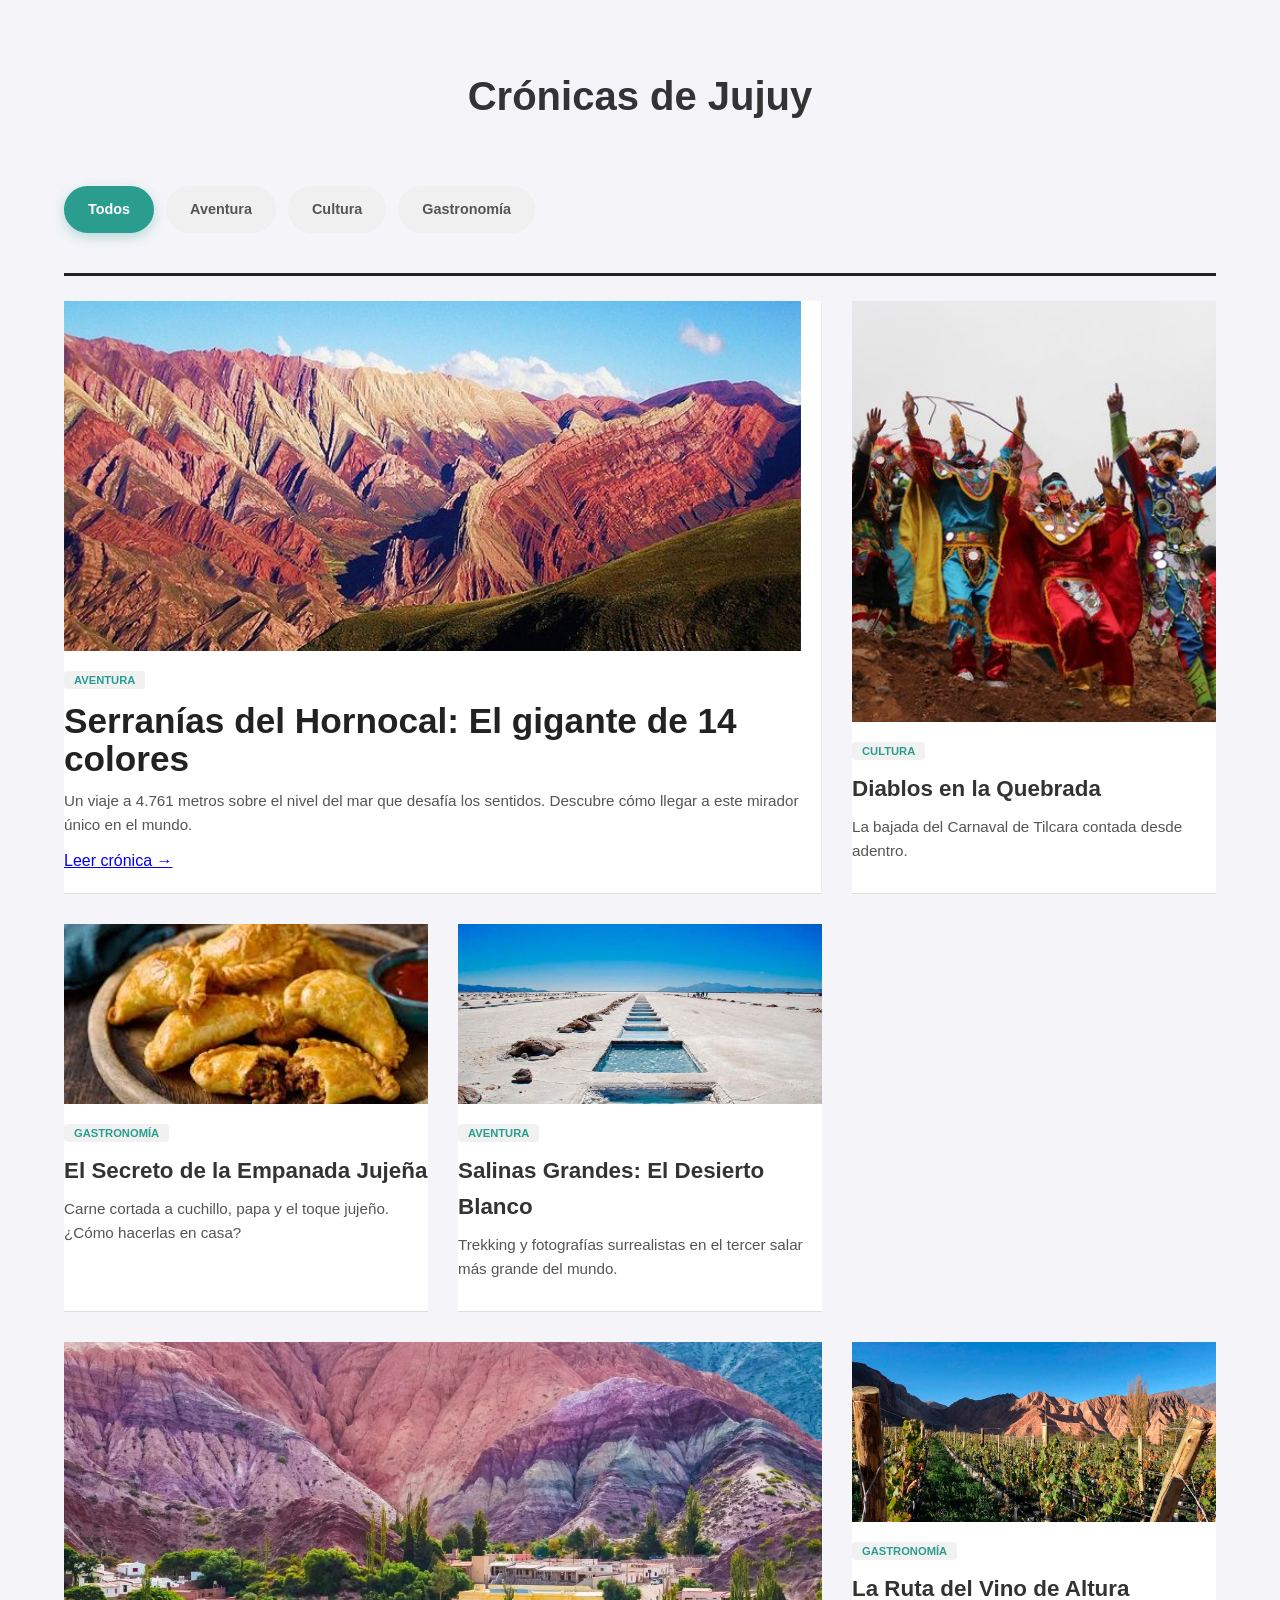
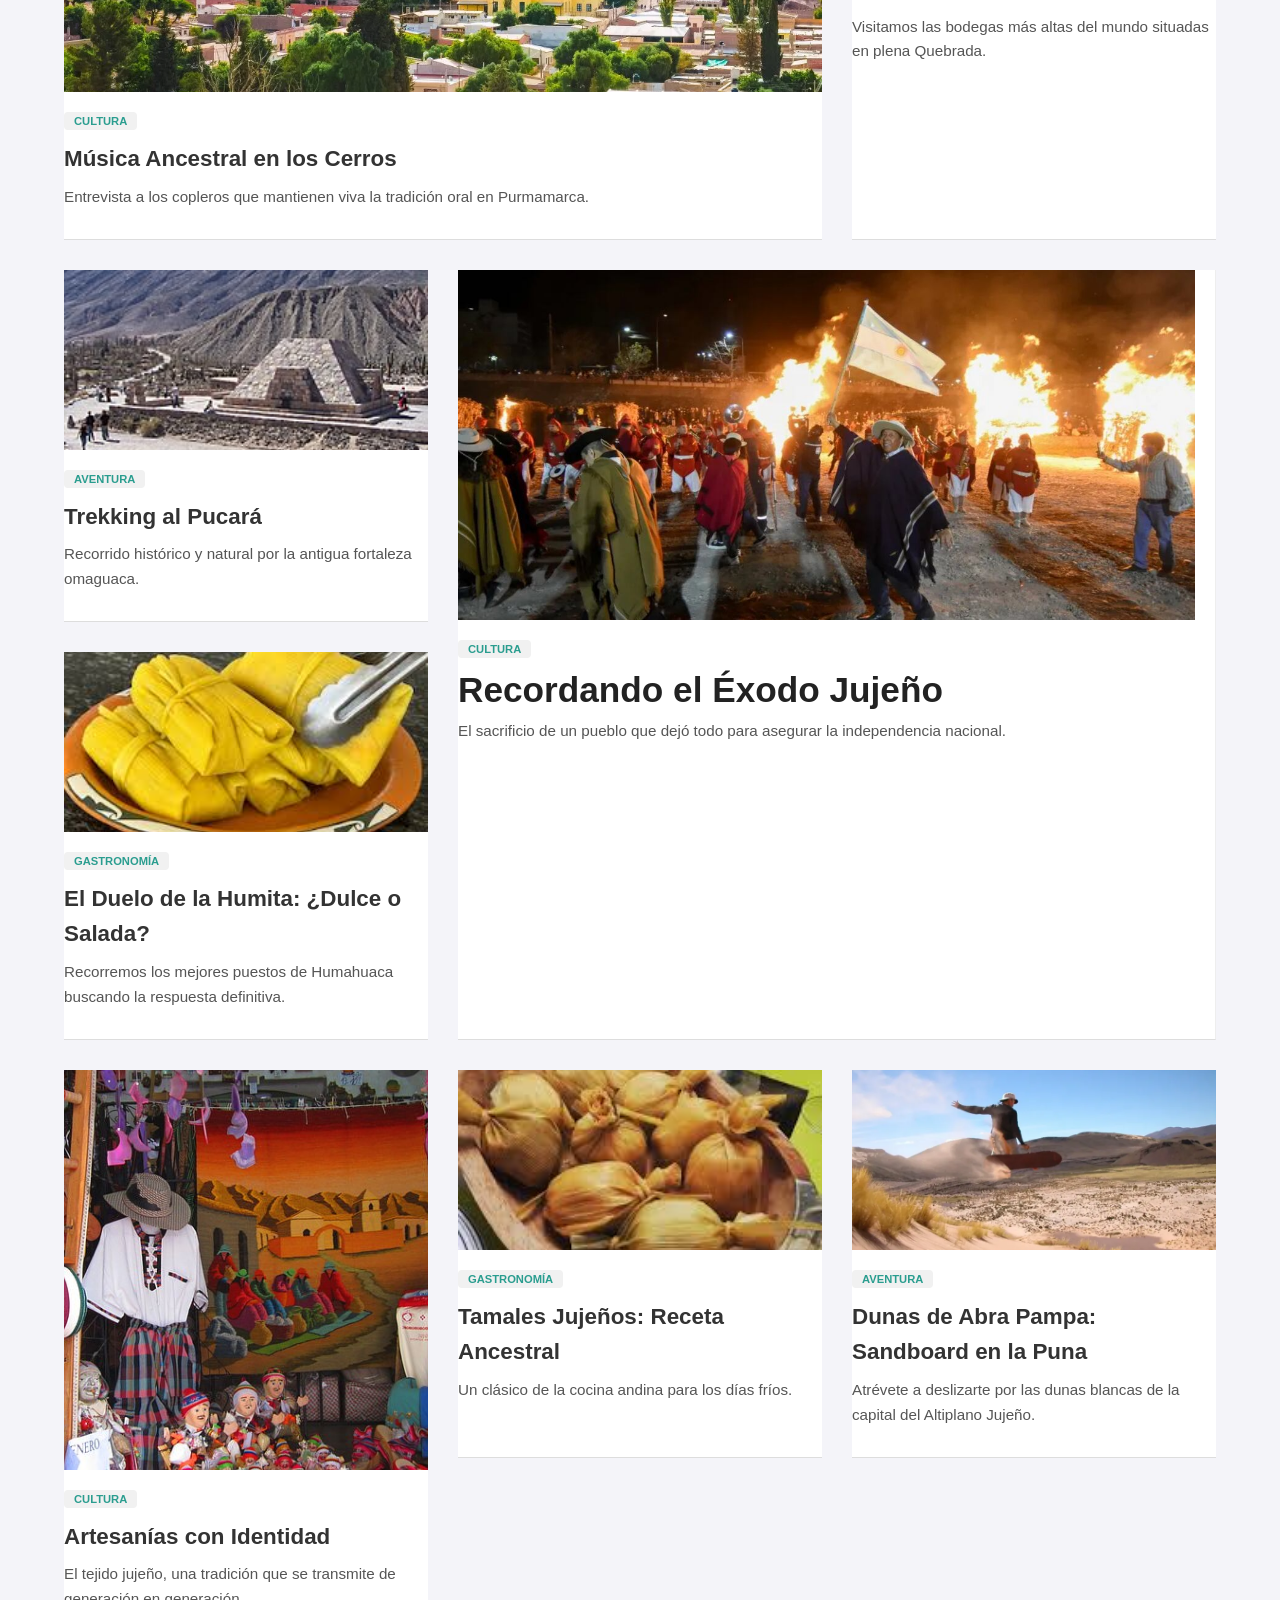
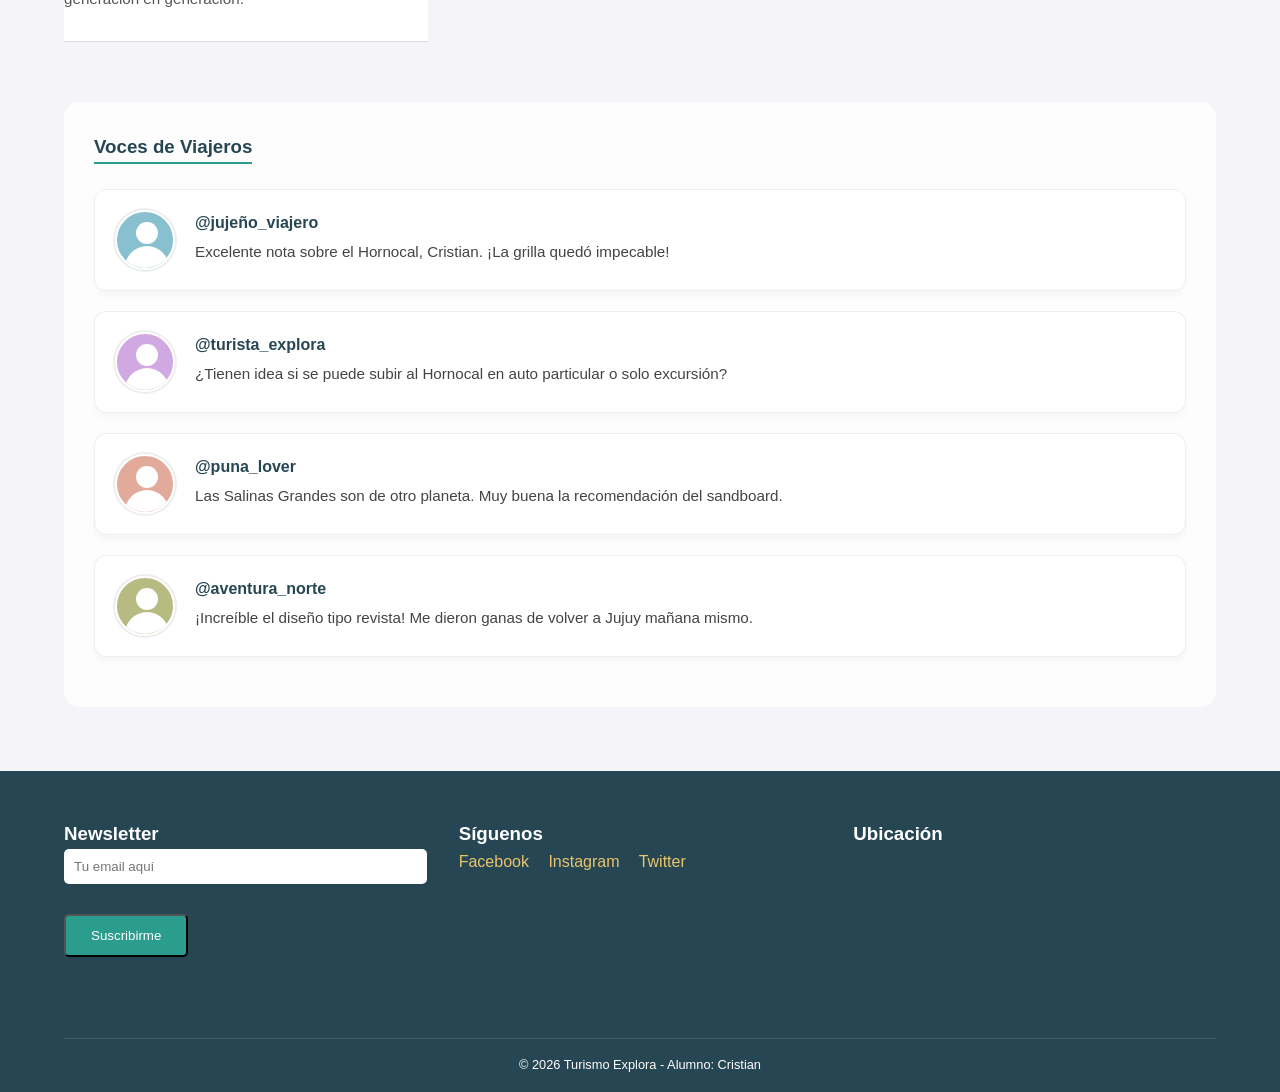
==== blog.html @ 3d733d59 "Se completo el punto 6" ====
<!DOCTYPE html>
<html lang="en">

<head>
    <meta charset="UTF-8">
    <meta name="viewport" content="width=device-width, initial-scale=1.0">
    <title>Blog de Destinos</title>
    <link rel="stylesheet" href="css/estilos.css">
</head>

<body>
    <main class="container">
        <h1 class="section-title">Crónicas de Jujuy</h1>

        <div class="blog-filters">
            <input type="radio" name="filter" id="all" checked>
            <label for="all">Todos</label>

            <input type="radio" name="filter" id="aventura">
            <label for="aventura">Aventura</label>

            <input type="radio" name="filter" id="cultura">
            <label for="cultura">Cultura</label>

            <input type="radio" name="filter" id="gastronomia">
            <label for="gastronomia">Gastronomía</label>
        </div>

        <div class="blog-grid">

            <article class="post featured aventura">
                <div class="post-img-container landscape">
                    <img src="images/hornocal.jpg" alt="Hornocal">
                </div>
                <div class="post-content">
                    <span class="tag">Aventura</span>
                    <h2>Serranías del Hornocal: El gigante de 14 colores</h2>
                    <p>Un viaje a 4.761 metros sobre el nivel del mar que desafía los sentidos. Descubre cómo llegar a
                        este mirador único en el mundo.</p>
                    <a href="#" class="read-more">Leer crónica →</a>
                </div>
            </article>

            <article class="post cultura tall">
                <div class="post-img-container portrait">
                    <img src="images/bajadadiablos.jpg" alt="Tilcara">
                </div>
                <div class="post-content">
                    <span class="tag">Cultura</span>
                    <h3>Diablos en la Quebrada</h3>
                    <p>La bajada del Carnaval de Tilcara contada desde adentro.</p>
                </div>
            </article>

            <article class="post gastronomia">
                <div class="post-img-container small">
                    <img src="images/empanadas.jpeg" alt="Empanadas">
                </div>
                <div class="post-content">
                    <span class="tag">Gastronomía</span>
                    <h3>El Secreto de la Empanada Jujeña</h3>
                    <p>Carne cortada a cuchillo, papa y el toque jujeño. ¿Cómo hacerlas en casa?</p>
                </div>
            </article>

            <article class="post aventura">
                <div class="post-img-container small">
                    <img src="images/salinas.webp" alt="Salinas Grandes">
                </div>
                <div class="post-content">
                    <span class="tag">Aventura</span>
                    <h3>Salinas Grandes: El Desierto Blanco</h3>
                    <p>Trekking y fotografías surrealistas en el tercer salar más grande del mundo.</p>
                </div>
            </article>

            <article class="post cultura span-2">
                <div class="post-img-container landscape">
                    <img src="images/purmamarca.webp" alt="Purmamarca">
                </div>
                <div class="post-content">
                    <span class="tag">Cultura</span>
                    <h3>Música Ancestral en los Cerros</h3>
                    <p>Entrevista a los copleros que mantienen viva la tradición oral en Purmamarca.</p>
                </div>
            </article>

            <article class="post gastronomia">
                <div class="post-img-container small">
                    <img src="images/vinos.jpg" alt="Vinos">
                </div>
                <div class="post-content">
                    <span class="tag">Gastronomía</span>
                    <h3>La Ruta del Vino de Altura</h3>
                    <p>Visitamos las bodegas más altas del mundo situadas en plena Quebrada.</p>
                </div>
            </article>

            <article class="post aventura">
                <div class="post-img-container small">
                    <img src="images/pucara.jpg" alt="Trekking">
                </div>
                <div class="post-content">
                    <span class="tag">Aventura</span>
                    <h3>Trekking al Pucará</h3>
                    <p>Recorrido histórico y natural por la antigua fortaleza omaguaca.</p>
                </div>
            </article>

            <article class="post featured cultura">
                <div class="post-img-container landscape">
                    <img src="images/exodo.jpg" alt="Éxodo Jujeño">
                </div>
                <div class="post-content">
                    <span class="tag">Cultura</span>
                    <h2>Recordando el Éxodo Jujeño</h2>
                    <p>El sacrificio de un pueblo que dejó todo para asegurar la independencia nacional.</p>
                </div>
            </article>

            <article class="post gastronomia">
                <div class="post-img-container small">
                    <img src="images/humita.jpeg" alt="Humita">
                </div>
                <div class="post-content">
                    <span class="tag">Gastronomía</span>
                    <h3>El Duelo de la Humita: ¿Dulce o Salada?</h3>
                    <p>Recorremos los mejores puestos de Humahuaca buscando la respuesta definitiva.</p>
                </div>
            </article>

            <article class="post cultura tall">
                <div class="post-img-container portrait">
                    <img src="images/artesanias.jpg" alt="Artesanías">
                </div>
                <div class="post-content">
                    <span class="tag">Cultura</span>
                    <h3>Artesanías con Identidad</h3>
                    <p>El tejido jujeño, una tradición que se transmite de generación en generación.</p>
                </div>
            </article>

            <article class="post gastronomia">
                <div class="post-img-container small">
                    <img src="images/tamales.jpeg" alt="Tamales">
                </div>
                <div class="post-content">
                    <span class="tag">Gastronomía</span>
                    <h3>Tamales Jujeños: Receta Ancestral</h3>
                    <p>Un clásico de la cocina andina para los días fríos.</p>
                </div>
            </article>

            <article class="post aventura">
                <div class="post-img-container small">
                    <img src="images/sandboard.webp" alt="Abra Pampa">
                </div>
                <div class="post-content">
                    <span class="tag">Aventura</span>
                    <h3>Dunas de Abra Pampa: Sandboard en la Puna</h3>
                    <p>Atrévete a deslizarte por las dunas blancas de la capital del Altiplano Jujeño.</p>
                </div>
            </article>

        </div>
        <section class="comments-section">
            <h3>Voces de Viajeros</h3>

            <div class="comment">
                <div class="avatar-css"></div>
                <div class="comment-body">
                    <strong>@jujeño_viajero</strong>
                    <p>Excelente nota sobre el Hornocal, Cristian. ¡La grilla quedó impecable!</p>
                </div>
            </div>

            <div class="comment">
                <div class="avatar-css user-2"></div>
                <div class="comment-body">
                    <strong>@turista_explora</strong>
                    <p>¿Tienen idea si se puede subir al Hornocal en auto particular o solo excursión?</p>
                </div>
            </div>

            <div class="comment">
                <div class="avatar-css user-3"></div>
                <div class="comment-body">
                    <strong>@puna_lover</strong>
                    <p>Las Salinas Grandes son de otro planeta. Muy buena la recomendación del sandboard.</p>
                </div>
            </div>

            <div class="comment">
                <div class="avatar-css user-4"></div>
                <div class="comment-body">
                    <strong>@aventura_norte</strong>
                    <p>¡Increíble el diseño tipo revista! Me dieron ganas de volver a Jujuy mañana mismo.</p>
                </div>
            </div>
        </section>
    </main>
    <footer class="main-footer">
        <div class="footer-container">
            <div class="footer-section">
                <h3>Newsletter</h3>
                <form class="newsletter-form">
                    <input type="email" placeholder="Tu email aquí" required>
                    <button type="submit" class="btn-primary">Suscribirme</button>
                </form>
            </div>

            <div class="footer-section">
                <h3>Síguenos</h3>
                <div class="social-links">
                    <a href="https://www.facebook.com/">Facebook</a>
                    <a href="https://www.instagram.com/">Instagram</a>
                    <a href="https://x.com/?lang=es">Twitter</a>
                </div>
            </div>

            <div class="footer-section">
                <h3>Ubicación</h3>
                <iframe width="100%" height="150" frameborder="0" scrolling="no" marginheight="0" marginwidth="0"
                    src="https://www.openstreetmap.org/export/embed.html?bbox=-65.31%2C-24.19%2C-65.29%2C-24.17&amp;layer=mapnik"></iframe>
            </div>
        </div>
        <div class="footer-bottom">
            <p>© 2026 Turismo Explora - Alumno: Cristian</p>
        </div>
    </footer>
</body>

</html>
---- css/estilos.css ----
/* 1. VARIABLES Y CONFIGURACIÓN BASE */
:root {
    --primary-color: #2a9d8f;
    --secondary-color: #264653;
    --accent-color: #e9c46a;
    --text-color: #333;
    --bg-color: #f4f4f9;
    --white: #ffffff;
    --transition: all 0.3s ease;
}

* {
    margin: 0;
    padding: 0;
    box-sizing: border-box;
}

body {
    font-family: 'Segoe UI', Tahoma, Geneva, Verdana, sans-serif;
    background-color: var(--bg-color);
    color: var(--text-color);
    line-height: 1.6;
    overflow-x: hidden;
}

/* 2. HEADER Y MEGA-MENÚ */
header {
    background-color: var(--secondary-color);
    padding: 1rem 5%;
    position: sticky;
    top: 0;
    z-index: 1000;
}

.navbar {
    display: flex;
    justify-content: space-between;
    align-items: center;
}

.logo h1 { color: var(--white); }
.logo span { color: var(--primary-color); }

.nav-links {
    display: flex;
    list-style: none;
}

.nav-links > li {
    padding: 1rem;
    position: relative;
}

.nav-links a {
    color: var(--white);
    text-decoration: none;
    font-weight: 500;
    transition: var(--transition);
}

/* Lógica del Mega-menú */
.megamenu {
    position: absolute;
    top: 100%;
    left: 50%;
    transform: translateX(-50%) translateY(20px);
    background: var(--white);
    display: grid;
    grid-template-columns: repeat(3, 200px);
    gap: 20px;
    padding: 20px;
    box-shadow: 0 10px 20px rgba(0,0,0,0.1);
    opacity: 0;
    visibility: hidden;
    transition: var(--transition);
    border-radius: 8px;
}

.has-megamenu:hover .megamenu {
    opacity: 1;
    visibility: visible;
    transform: translateX(-50%) translateY(0);
}

.menu-column h3 { color: var(--primary-color); margin-bottom: 10px; }
.menu-column ul { list-style: none; }
.menu-column a { color: var(--text-color); font-size: 0.9rem; }

/* 3. HERO SECTION */
.hero {
    position: relative;
    width: 100%;
    height: 80vh; 
    display: flex;
    align-items: center;
    justify-content: center;
    overflow: hidden;
}

.hero-video-container {
    position: absolute;
    top: 0;
    left: 0;
    width: 100%;
    height: 100%;
    z-index: -1;
    pointer-events: none;
}

.hero-video-container iframe {
    width: 100vw;
    height: 56.25vw; /* Relación 16:9 */
    min-height: 100vh;
    min-width: 177.77vh;
    position: absolute;
    top: 50%;
    left: 50%;
    transform: translate(-50%, -50%);
}

.hero-overlay {
    text-align: center;
    color: var(--white);
    background: rgba(0, 0, 0, 0.5);
    padding: 3rem;
    border-radius: 15px;
    backdrop-filter: blur(5px);
}

.animate-text {
    font-size: 3rem;
    animation: fadeInDown 1.5s ease;
}

@keyframes fadeInDown {
    from { opacity: 0; transform: translateY(-30px); }
    to { opacity: 1; transform: translateY(0); }
}

/* Botones */
.btn-primary {
    display: inline-block;
    background: var(--primary-color);
    color: white;
    padding: 12px 25px;
    text-decoration: none;
    border-radius: 5px;
    margin-top: 20px;
    transition: var(--transition);
}

.btn-primary:hover { background: #238b7f; transform: scale(1.05); }

/* 4. DESTINOS (CARDS) */
.container { padding: 4rem 5%; }
.section-title { text-align: center; margin-bottom: 3rem; font-size: 2.5rem; }

.destinos-grid {
    display: grid;
    grid-template-columns: repeat(auto-fit, minmax(300px, 1fr));
    gap: 2rem;
}

.card {
    position: relative;
    border-radius: 15px;
    overflow: hidden;
    height: 400px;
    transition: var(--transition);
}

.card img {
    width: 100%;
    height: 100%;
    object-fit: cover;
    transition: transform 0.5s ease;
}

.card-info {
    position: absolute;
    bottom: 0;
    left: 0;
    width: 100%;
    padding: 2rem;
    background: linear-gradient(transparent, rgba(0,0,0,0.8));
    color: white;
    transform: translateY(50px);
    transition: var(--transition);
}

.card:hover img { transform: scale(1.1); }
.card:hover .card-info { transform: translateY(0); }

/* 5. CONTADOR ANIMADO */
.stats {
    background: var(--secondary-color);
    color: white;
    padding: 4rem;
    text-align: center;
}

.counter-anim::after {
    content: "0";
    font-size: 4rem;
    font-weight: bold;
    color: var(--accent-color);
    animation: count 3s forwards steps(5);
}

@keyframes count {
    0% { content: "100"; }
    25% { content: "200"; }
    50% { content: "300"; }
    75% { content: "400"; }
    100% { content: "500"; }
}

/* 6. TESTIMONIOS (CARRUSEL CSS) - ACTUALIZADO A 3 SLIDES */
.testimonials { background: #f0f0f0; padding: 6rem 5%; text-align: center; }

.carousel {
    max-width: 800px;
    margin: auto;
    overflow: hidden;
    position: relative;
}

.slides {
    display: flex;
    transition: transform 0.5s cubic-bezier(0.4, 0, 0.2, 1); /* Transición más fluida */
}

.slide { 
    min-width: 100%; 
    padding: 2rem; 
}

/* Lógica de movimiento: saltos de 100% */
#slide1:checked ~ .slides { transform: translateX(0); }
#slide2:checked ~ .slides { transform: translateX(-100%); }
#slide3:checked ~ .slides { transform: translateX(-200%); } 

.carousel input { display: none; }

.controls { margin-top: 20px; }
.controls label {
    display: inline-block;
    width: 12px;
    height: 12px;
    background: #bbb;
    border-radius: 50%;
    margin: 0 8px;
    cursor: pointer;
    transition: var(--transition);
}

/* Indicador de qué slide está activo */
#slide1:checked ~ .controls label:nth-child(1),
#slide2:checked ~ .controls label:nth-child(2),
#slide3:checked ~ .controls label:nth-child(3) {
    background: var(--primary-color);
    transform: scale(1.2); 
}

/* 7. FOOTER */
.main-footer {
    background: var(--secondary-color);
    color: white;
    padding: 3rem 5% 1rem;
}

.footer-container {
    display: grid;
    grid-template-columns: repeat(auto-fit, minmax(200px, 1fr));
    gap: 2rem;
}

.newsletter-form input {
    width: 100%;
    padding: 10px;
    margin-bottom: 10px;
    border-radius: 5px;
    border: none;
}

.social-links a {
    color: var(--accent-color);
    margin-right: 15px;
    text-decoration: none;
}

.footer-bottom {
    text-align: center;
    margin-top: 2rem;
    padding-top: 1rem;
    border-top: 1px solid rgba(255,255,255,0.1);
    font-size: 0.8rem;
}


/* --- PUNTO 2: PÁGINA DE DESTINOS (JUJUY) --- */

/* Filtros con :checked */
.filter-system input[type="radio"] {
    display: none; /* Escondemos los radios */
}

.filter-labels {
    display: flex;
    justify-content: center;
    gap: 1rem;
    margin-bottom: 3rem;
    flex-wrap: wrap;
}

.filter-labels label {
    padding: 10px 25px;
    background: #e0e0e0;
    border-radius: 50px;
    cursor: pointer;
    font-weight: 600;
    transition: var(--transition);
    color: var(--secondary-color);
}

/* Estado activo de los filtros */
#todos:checked ~ .filter-labels label[for="todos"],
#quebrada:checked ~ .filter-labels label[for="quebrada"],
#puna:checked ~ .filter-labels label[for="puna"],
#yungas:checked ~ .filter-labels label[for="yungas"] {
    background: var(--primary-color);
    color: white;
    box-shadow: 0 4px 10px rgba(42, 157, 143, 0.3);
}

/* Lógica de filtrado de las cards */
#quebrada:checked ~ .masonry-grid .dest-card:not(.quebrada),
#puna:checked ~ .masonry-grid .dest-card:not(.puna),
#yungas:checked ~ .masonry-grid .dest-card:not(.yungas) {
    display: none;
}

/* Galería Masonry con CSS Grid */
.masonry-grid {
    display: grid;
    grid-template-columns: repeat(auto-fill, minmax(280px, 1fr));
    grid-auto-rows: 250px; /* Altura base */
    gap: 20px;
    grid-auto-flow: dense; /* Importante para que no queden huecos */
}

.dest-card {
    position: relative;
    border-radius: 15px;
    overflow: hidden;
    background: #000;
}

/* Clase para que algunas imágenes sean más altas (Masonry) */
.dest-card.tall {
    grid-row: span 2;
}

.dest-card img {
    width: 100%;
    height: 100%;
    object-fit: cover;
    display: block;
    transition: transform 0.6s ease;
}

/* Overlay con efectos de zoom y hover */
.dest-overlay {
    position: absolute;
    inset: 0;
    background: rgba(38, 70, 83, 0.7); /* Color secundario con transparencia */
    display: flex;
    flex-direction: column;
    justify-content: center;
    align-items: center;
    color: white;
    opacity: 0;
    transition: var(--transition);
    text-align: center;
    padding: 1rem;
}

.dest-card:hover .dest-overlay {
    opacity: 1;
}

.dest-card:hover img {
    transform: scale(1.15); /* Efecto Zoom solicitado */
}

.dest-overlay h3 {
    font-size: 1.5rem;
    transform: translateY(20px);
    transition: var(--transition);
}

.dest-card:hover .dest-overlay h3 {
    transform: translateY(0);
}



/* --- TABLA RESPONSIVA --- */
.price-section {
    margin-top: 5rem;
    padding-bottom: 5rem;
}

.table-wrapper {
    overflow-x: auto; /* Scroll para celulares */
    border-radius: 15px;
    box-shadow: 0 10px 30px rgba(0,0,0,0.1);
}

.responsive-table {
    width: 100%;
    border-collapse: collapse;
    background: white;
}

.responsive-table th {
    background: var(--secondary-color);
    color: white;
    padding: 20px;
    text-align: left;
}

.responsive-table td {
    padding: 15px 20px;
    border-bottom: 1px solid #eee;
}

.responsive-table tbody tr:hover {
    background-color: #f9f9f9;
    color: var(--primary-color);
}

/* Ajuste móvil para la tabla */
@media (max-width: 600px) {
    .responsive-table th, .responsive-table td {
        padding: 10px;
        font-size: 0.85rem;
    }
}

/* --- PUNTO 3: PÁGINA DE AGENCIAS (FLIP CARDS) --- */

.agencias-grid {
    display: grid;
    grid-template-columns: repeat(auto-fit, minmax(300px, 1fr));
    gap: 30px;
    padding: 20px;
}

/* Contenedor principal de la card */
.flip-card {
    background-color: transparent;
    width: 100%;
    height: 400px;
    perspective: 1000px; /* Necesario para el efecto 3D */
}

/* Contenedor de las caras */
.flip-card-inner {
    position: relative;
    width: 100%;
    height: 100%;
    text-align: center;
    transition: transform 0.8s;
    transform-style: preserve-3d; /* Permite que los hijos vivan en el espacio 3D */
}

/* Efecto al pasar el mouse */
.flip-card:hover .flip-card-inner {
    transform: rotateY(180deg);
}

/* Estilo común para ambas caras */
.flip-card-front, .flip-card-back {
    position: absolute;
    width: 100%;
    height: 100%;
    -webkit-backface-visibility: hidden; /* Oculta la cara de atrás cuando se gira */
    backface-visibility: hidden;
    border-radius: 15px;
    display: flex;
    flex-direction: column;
    justify-content: center;
    align-items: center;
    padding: 20px;
    box-shadow: 0 4px 8px rgba(0,0,0,0.1);
}

/* Cara de adelante */
.flip-card-front {
    background-color: var(--white);
    color: var(--secondary-color);
}

.flip-card-front img {
    width: 100%;
    height: 250px;
    object-fit: cover;
    border-radius: 10px;
    margin-bottom: 15px;
}

/* Cara de atrás (ya rotada 180 grados) */
.flip-card-back {
    background-color: var(--secondary-color);
    color: white;
    transform: rotateY(180deg);
}

/* --- SISTEMA DE RATING (STARS) --- */
.rating {
    display: flex;
    flex-direction: row-reverse; /* Truco para que las estrellas se pinten de izq a der */
    justify-content: center;
    margin: 20px 0;
}

.rating input { display: none; }

.rating label {
    font-size: 2rem;
    color: #ccc;
    cursor: pointer;
    transition: var(--transition);
}

/* Efecto al pasar el mouse y al seleccionar */
.rating label:hover,
.rating label:hover ~ label,
.rating input:checked ~ label {
    color: var(--accent-color);
    text-shadow: 0 0 10px var(--accent-color);
    transform: scale(1.2);
}

/* Animación cuando haces clic */
.rating label:active {
    transform: scale(0.9);
}

/* --- PUNTO 4: FORMULARIO DE CONTACTO (ESPECÍFICO) --- */

/* Contenedor principal del formulario */
.contact-wrapper {
    max-width: 800px;
    margin: 2rem auto;
    background: #ffffff;
    padding: 3rem;
    border-radius: 15px;
    box-shadow: 0 10px 30px rgba(0,0,0,0.1);
}

/* Grilla interna solo para el formulario de contacto */
.contact-form .form-grid {
    display: grid;
    grid-template-columns: repeat(2, 1fr); 
    gap: 20px;
    margin-bottom: 20px;
}

/* Estilos de los grupos de input */
.contact-form .form-group {
    display: flex;
    flex-direction: column;
    gap: 8px;
    text-align: left;
}

.contact-form label {
    font-weight: 600;
    color: var(--secondary-color);
}

/* Estilo de los campos del formulario de contacto */
.contact-form input, 
.contact-form textarea,
.contact-form select {
    padding: 12px 15px;
    border: 2px solid #eee;
    border-radius: 8px;
    background-color: #f9f9f9;
    transition: all 0.3s ease;
    outline: none;
    font-family: inherit;
    width: 100%;
}

.contact-form input:focus, 
.contact-form textarea:focus,
.contact-form select:focus {
    border-color: var(--primary-color);
    background-color: #fff;
    box-shadow: 0 0 10px rgba(42, 157, 143, 0.1);
}

/* Validación visual :valid e :invalid */
.contact-form input:not(:placeholder-shown):invalid {
    border-color: #e74c3c;
}

.contact-form input:not(:placeholder-shown):valid {
    border-color: #2ecc71;
}

.contact-form .error-msg {
    color: #e74c3c;
    font-size: 0.8rem;
    display: none;
}

.contact-form input:not(:placeholder-shown):invalid ~ .error-msg {
    display: block;
}

/* Clase para que el mensaje y el select ocupen 2 columnas */
.contact-form .full-width {
    grid-column: span 2;
}

/* BOTÓN DE ENVÍO CON SPINNER */
.btn-submit {
    display: flex;
    justify-content: center;
    align-items: center;
    position: relative; 
    min-height: 55px;
    width: 100%;
    background-color: var(--primary-color);
    color: white;
    border: none;
    border-radius: 8px;
    font-size: 1.1rem;
    font-weight: bold;
    cursor: pointer;
    overflow: hidden;
    transition: all 0.3s ease;
}

.btn-submit:hover {
    background-color: var(--secondary-color);
}

/* Efecto Spinner al hacer clic (:active) */
.btn-submit:active .btn-text {
    visibility: hidden;
    opacity: 0;
}

.btn-submit:active .spinner {
    display: block;
}

.spinner {
    display: none; 
    width: 26px;
    height: 26px;
    border: 4px solid rgba(255,255,255,0.2);
    border-radius: 50%;
    border-top-color: #ffffff;
    animation: spin 0.8s linear infinite;
    position: absolute;
    top: 50%;
    left: 50%;
    transform: translate(-50%, -50%);
}

@keyframes spin {
    from { transform: translate(-50%, -50%) rotate(0deg); }
    to { transform: translate(-50%, -50%) rotate(360deg); }
}

/* Responsividad del Formulario */
@media (max-width: 768px) {
    .contact-form .form-grid {
        grid-template-columns: 1fr;
    }
    .contact-form .full-width {
        grid-column: span 1;
    }
}

/* MODAL DE CONFIRMACIÓN (:target) */
.modal {
    position: fixed;
    inset: 0;
    background: rgba(0,0,0,0.8);
    display: flex;
    justify-content: center;
    align-items: center;
    opacity: 0;
    pointer-events: none;
    transition: 0.4s;
    z-index: 1000;
}

.modal:target {
    opacity: 1;
    pointer-events: auto;
}

.modal-content {
    background: white;
    padding: 2.5rem;
    border-radius: 15px;
    text-align: center;
    max-width: 400px;
    color: #333;
}

/* --- PUNTO 5: TABLA DE PRECIOS Y TOOLTIPS --- */

.table-container {
    overflow-x: auto; /* Para que sea responsiva en celulares */
    margin-top: 2rem;
    border-radius: 15px;
    box-shadow: 0 5px 15px rgba(0,0,0,0.05);
}

.precios-table {
    width: 100%;
    border-collapse: collapse;
    background: white;
    text-align: left;
}

.precios-table th, 
.precios-table td {
    padding: 1.2rem;
    border-bottom: 1px solid #eee;
}

.precios-table th {
    background-color: var(--secondary-color);
    color: white;
    font-weight: 600;
}

/* 5.1 Efecto de resaltado al pasar el cursor (Hover) */
.precios-table tbody tr {
    transition: background-color 0.3s ease, transform 0.2s ease;
    cursor: default;
}

.precios-table tbody tr:hover {
    background-color: rgba(42, 157, 143, 0.1); /* Color primario muy suave */
    transform: scale(1.01); /* Efecto sutil de crecimiento */
}

/* 5.2 Tooltips Explicativos (CSS-Only) */
.tooltip {
    position: relative;
    display: inline-block;
    color: var(--primary-color);
    cursor: help;
    margin-left: 5px;
    font-weight: bold;
}

/* El cuadro del mensaje */
.tooltip::after {
    content: attr(data-tooltip); /* Toma el texto del atributo HTML */
    position: absolute;
    bottom: 125%;
    left: 50%;
    transform: translateX(-50%);
    background-color: #333;
    color: white;
    padding: 8px 12px;
    border-radius: 6px;
    font-size: 0.8rem;
    white-space: nowrap;
    opacity: 0;
    visibility: hidden;
    transition: opacity 0.3s;
    z-index: 10;
    box-shadow: 0 5px 10px rgba(0,0,0,0.2);
}

/* La flechita del tooltip */
.tooltip::before {
    content: "";
    position: absolute;
    bottom: 110%;
    left: 50%;
    transform: translateX(-50%);
    border: 6px solid transparent;
    border-top-color: #333;
    opacity: 0;
    visibility: hidden;
    transition: opacity 0.3s;
}

/* Mostrar al hacer hover */
.tooltip:hover::after,
.tooltip:hover::before {
    opacity: 1;
    visibility: visible;
}

/* --- PUNTO 6: BLOG ESTILO REVISTA (CÓDIGO FINAL UNIFICADO) --- */

/* 1. BOTONES DE FILTRADO */
.blog-filters {
    display: flex;
    flex-wrap: wrap;
    gap: 12px;
    margin-bottom: 30px;
    padding: 10px 0;
}

/* Ocultamos el radio button original */
.blog-filters input[type="radio"] {
    display: none;
}

/* Estilo de los Labels como botones modernos */
.blog-filters label {
    padding: 10px 22px;
    background-color: #f0f0f0;
    color: #555;
    border-radius: 50px;
    cursor: pointer;
    font-weight: 600;
    font-size: 0.9rem;
    transition: all 0.3s ease;
    border: 2px solid transparent;
}

.blog-filters label:hover {
    background-color: #e2e2e2;
    transform: translateY(-2px);
}

/* Estilo cuando el filtro está seleccionado */
.blog-filters input[type="radio"]:checked + label {
    background-color: var(--primary-color, #2a9d8f);
    color: white;
    box-shadow: 0 4px 12px rgba(42, 157, 143, 0.3);
    border-color: var(--primary-color, #2a9d8f);
}

/* LÓGICA DE FILTRADO CSS */
/* Si selecciono Aventura, oculto lo que NO es aventura en la grilla hermana */
.blog-filters:has(#aventura:checked) ~ .blog-grid .post:not(.aventura) {
    display: none;
}

/* Si selecciono Cultura, oculto lo que NO es cultura */
.blog-filters:has(#cultura:checked) ~ .blog-grid .post:not(.cultura) {
    display: none;
}

/* Si selecciono Gastronomía, oculto lo que NO es gastronomía */
.blog-filters:has(#gastronomia:checked) ~ .blog-grid .post:not(.gastronomia) {
    display: none;
}

/* 2. GRILLA TIPO NEWSPAPER */
.blog-grid {
    display: grid;
    grid-template-columns: repeat(3, 1fr);
    gap: 30px;
    border-top: 3px solid #222; 
    padding-top: 25px;
}

/* Configuración de celdas asimétricas */
.post.featured {
    grid-column: span 2;
    grid-row: span 2;
    border-right: 1px solid #eee;
    padding-right: 20px;
}

.post.span-2 { grid-column: span 2; }
.post.tall { grid-row: span 2; }

/* 3. TARJETAS DE NOTICIAS */
.post {
    background: #fff;
    border-bottom: 1px solid #ddd;
    padding-bottom: 20px;
    display: flex;
    flex-direction: column;
}

.post-img-container {
    overflow: hidden;
    margin-bottom: 15px;
}

.post-img-container.landscape { height: 350px; }
.post-img-container.portrait { height: 100%; min-height: 400px; }
.post-img-container.small { height: 180px; }

.post img {
    width: 100%;
    height: 100%;
    object-fit: cover;
    transition: transform 0.5s ease;
}

.post:hover img { transform: scale(1.05); }

/* Tipografía */
.post h2 { font-size: 2.2rem; margin: 10px 0; color: #222; line-height: 1.1; }
.post h3 { font-size: 1.4rem; margin: 8px 0; color: #333; }
.post p { font-size: 0.95rem; line-height: 1.6; color: #555; margin-bottom: 10px; flex-grow: 1; }

.post .tag {
    background: #f1f1f1;
    color: var(--primary-color, #2a9d8f);
    padding: 3px 10px;
    font-size: 0.7rem;
    font-weight: bold;
    text-transform: uppercase;
    border-radius: 4px;
    width: fit-content;
}

/* 4. EFECTO SCROLL REVEAL */
.post {
    animation: reveal linear forwards;
    animation-timeline: view();
    animation-range: entry 10% cover 30%;
}

@keyframes reveal {
    from { opacity: 0; transform: translateY(60px) scale(0.9); }
    to { opacity: 1; transform: translateY(0) scale(1); }
}

/* 5. SECCIÓN DE COMENTARIOS (CARDS) */
.comments-section {
    margin-top: 60px;
    padding: 30px;
    background: #fdfdfd;
    border-radius: 15px;
}

.comments-section h3 {
    margin-bottom: 25px;
    color: var(--secondary-color, #264653);
    border-bottom: 2px solid var(--primary-color, #2a9d8f);
    display: inline-block;
}

.comment {
    display: flex;
    gap: 20px;
    background: #ffffff;
    padding: 20px;
    margin-bottom: 20px;
    border-radius: 12px;
    border: 1px solid #eee;
    box-shadow: 0 4px 6px rgba(0,0,0,0.03);
    transition: all 0.3s ease;
}

.comment:hover {
    transform: translateY(-5px);
    box-shadow: 0 10px 20px rgba(0,0,0,0.08);
    border-color: var(--primary-color, #2a9d8f);
}

/* AVATARES CSS */
.avatar-css {
    width: 60px;
    min-width: 60px;
    height: 60px;
    background: #88c0d0;
    border-radius: 50%;
    position: relative;
    overflow: hidden;
    border: 2px solid #fff;
    box-shadow: 0 0 0 2px #eee;
}

.avatar-css::before {
    content: "";
    position: absolute;
    width: 22px;
    height: 22px;
    background: #fff;
    border-radius: 50%;
    top: 10px;
    left: 19px;
}

.avatar-css::after {
    content: "";
    position: absolute;
    width: 44px;
    height: 24px;
    background: #fff;
    border-radius: 22px 22px 0 0;
    bottom: -2px;
    left: 8px;
}

.avatar-css.user-2 { filter: hue-rotate(90deg); }
.avatar-css.user-3 { filter: hue-rotate(180deg); }
.avatar-css.user-4 { filter: hue-rotate(240deg); }

.comment-body strong { display: block; font-size: 1rem; color: var(--secondary-color, #264653); }
.comment-body p { margin: 4px 0 0; font-size: 0.95rem; color: #444; }

/* RESPONSIVIDAD */
@media (max-width: 992px) {
    .blog-grid { grid-template-columns: repeat(2, 1fr); }
    .post.featured, .post.tall, .post.span-2 { grid-column: span 1; grid-row: span 1; }
}

@media (max-width: 600px) {
    .blog-grid { grid-template-columns: 1fr; }
    .comment { flex-direction: column; }
}
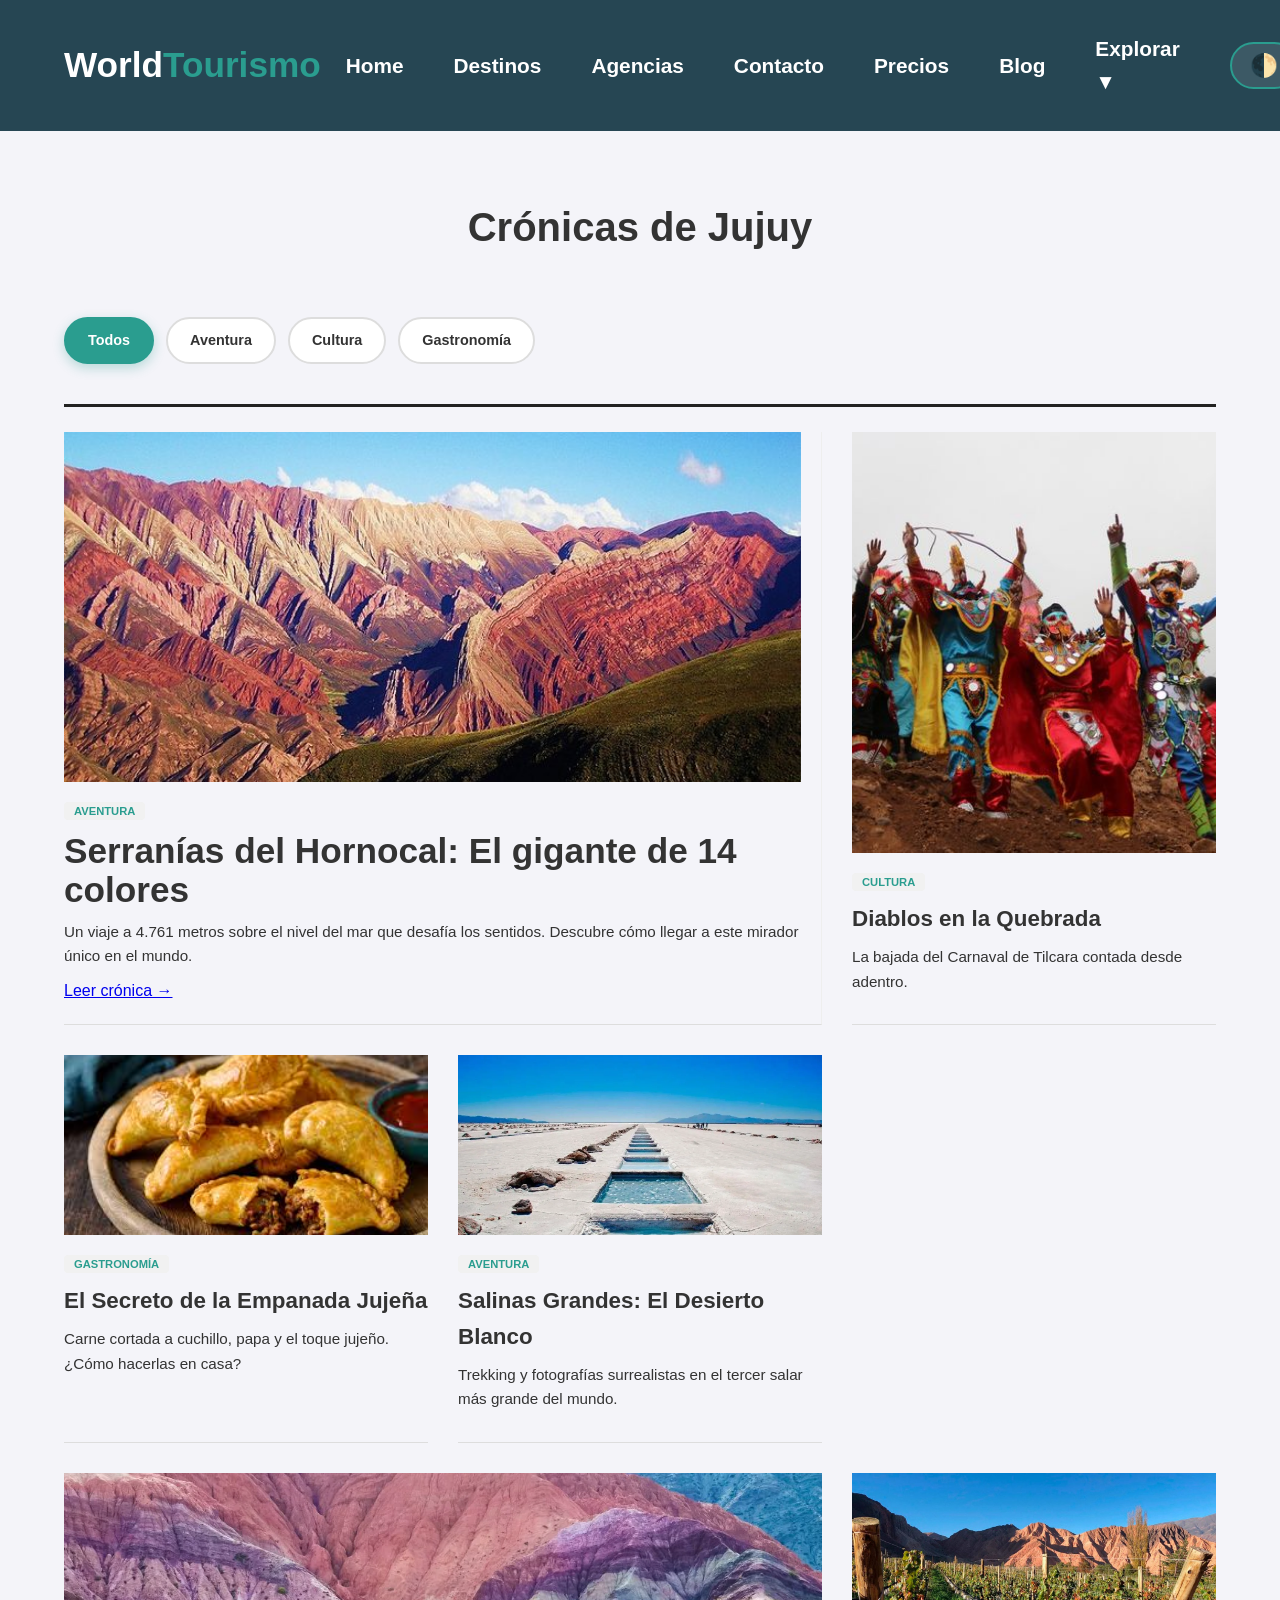
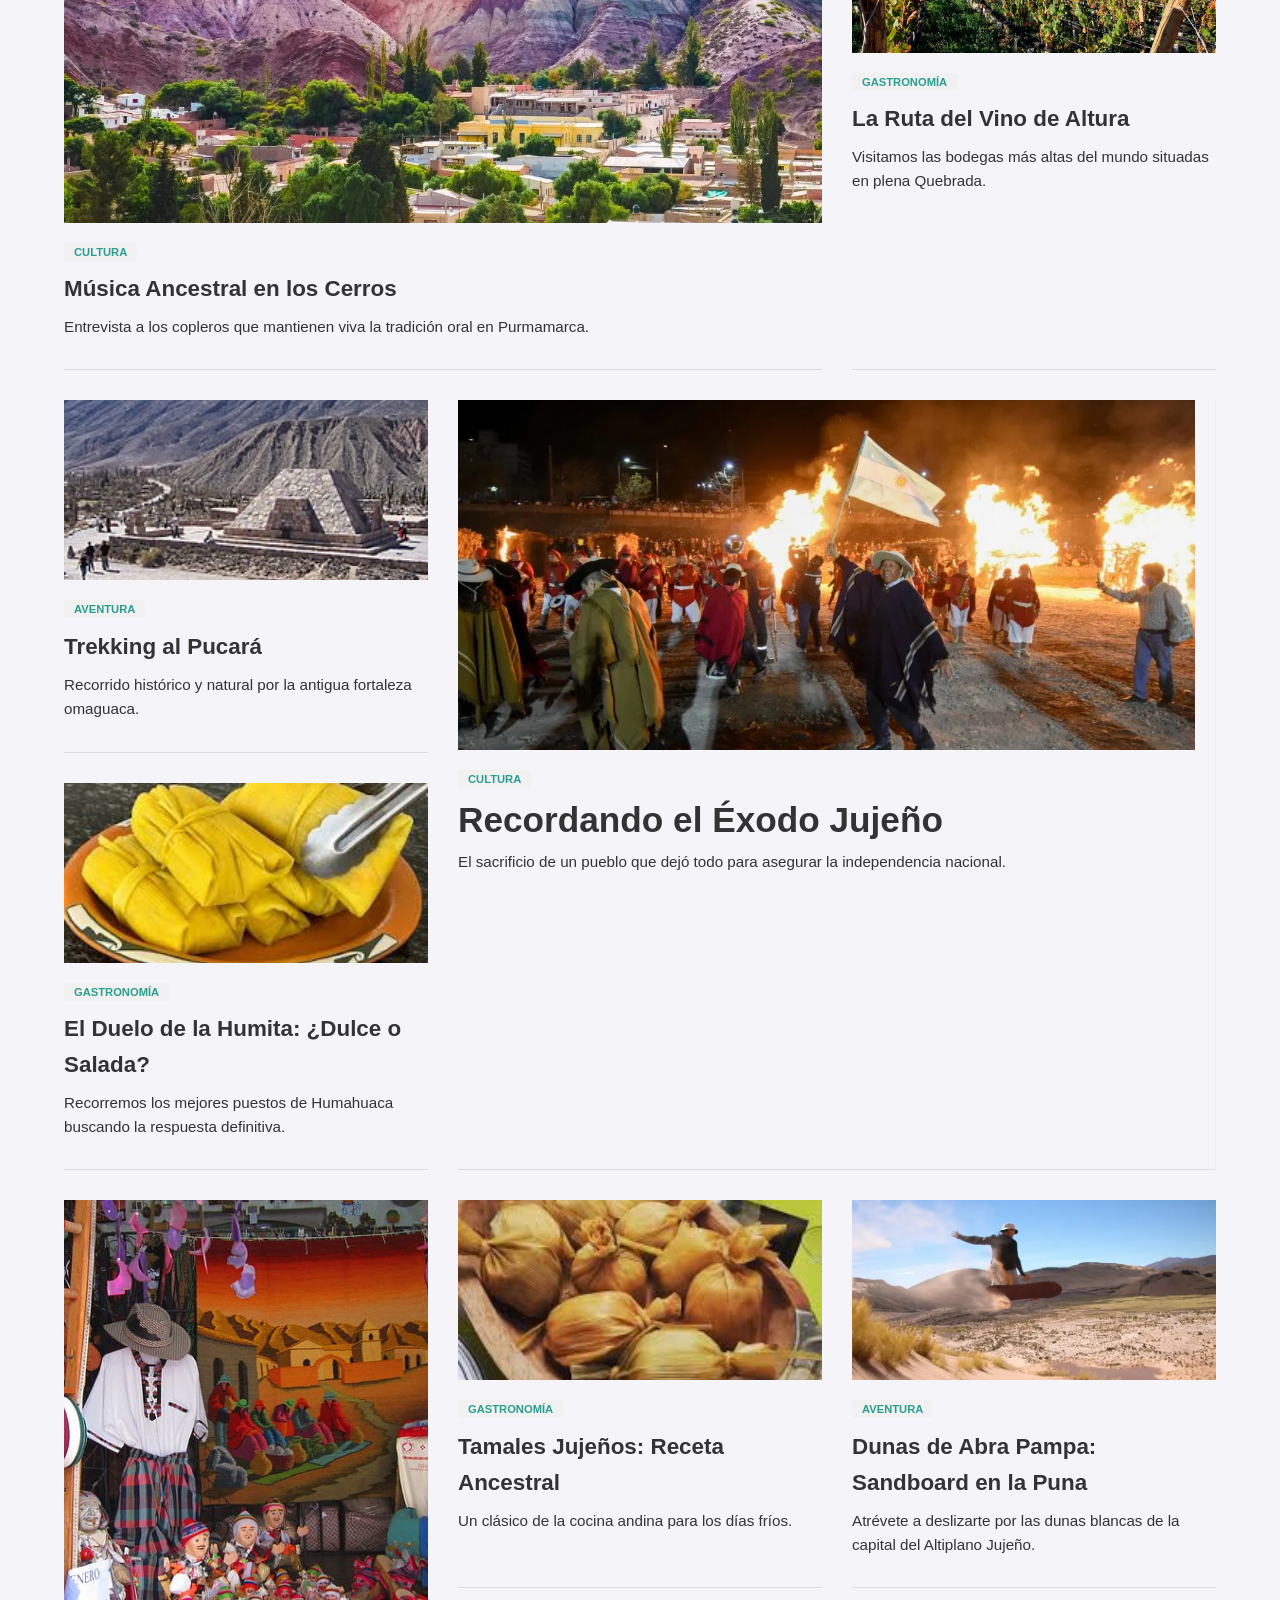
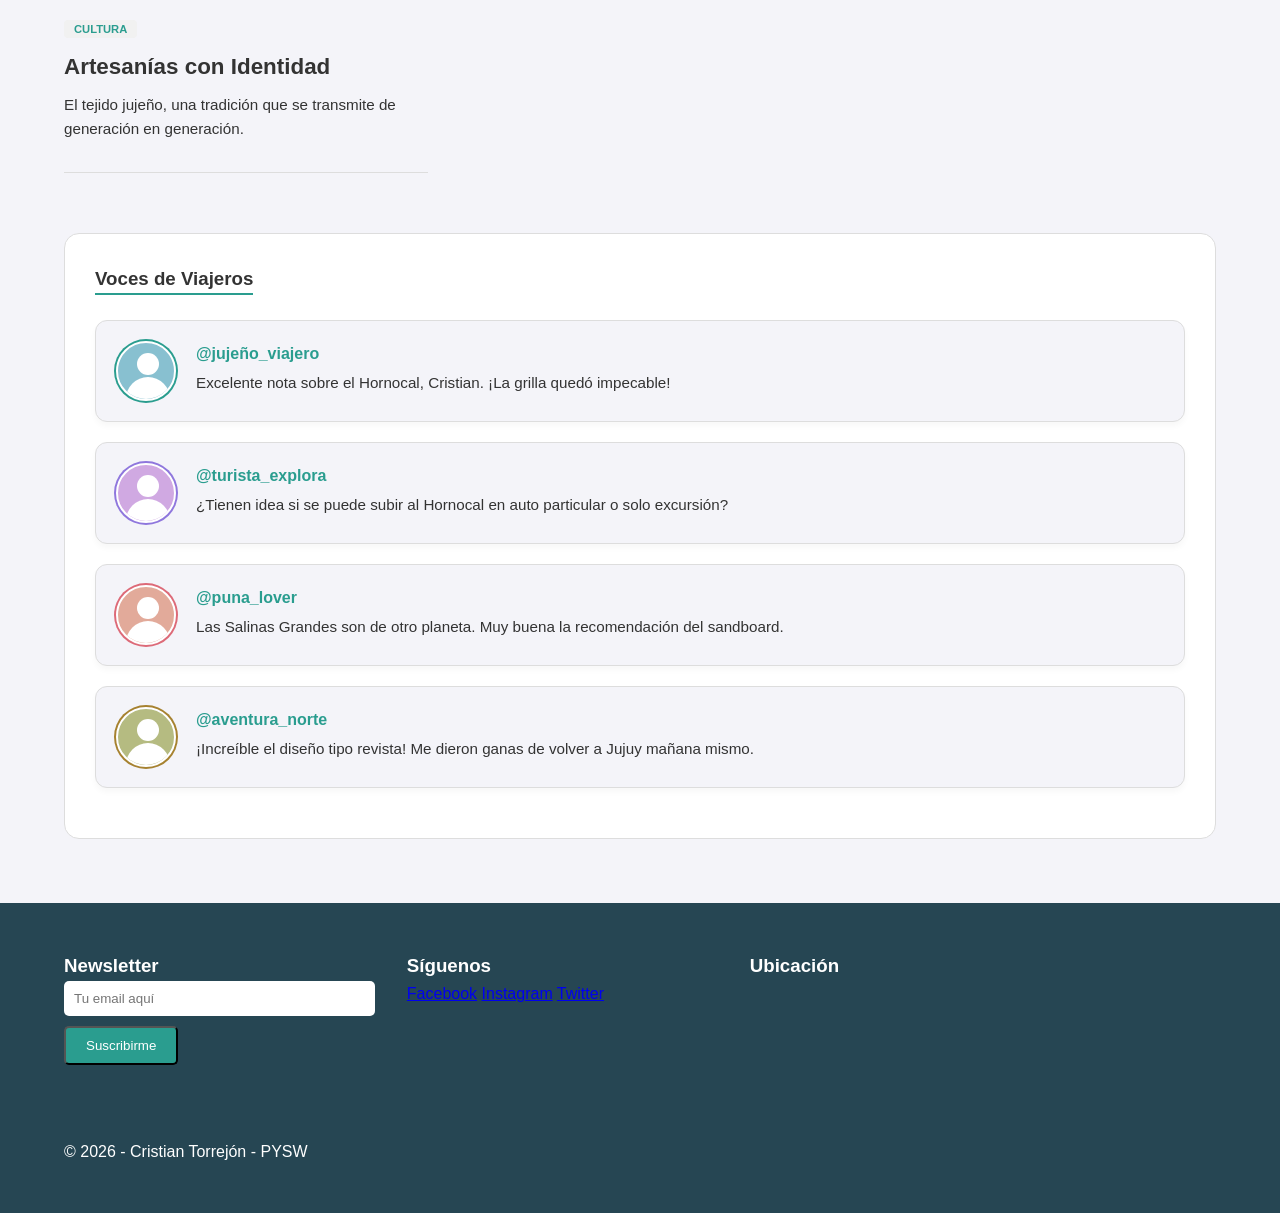
==== commit 7aac768d: "Se configuro el dark mode y corrigieron errores" ====
--- a/blog.html
+++ b/blog.html
@@ -9,9 +9,49 @@
 </head>
 
 <body>
+    <header>
+        <nav class="navbar">
+            <div class="logo">
+                <h1>World<span>Tourismo</span></h1>
+            </div>
+
+            <ul class="nav-links">
+                <li><a href="home.html">Home</a></li>
+                <li><a href="destinos.html">Destinos</a></li>
+                <li><a href="agencias.html">Agencias</a></li>
+                <li><a href="contacto.html">Contacto</a></li>
+                <li><a href="precios.html">Precios</a></li>
+                <li><a href="blog.html">Blog</a></li>
+
+                <li class="has-megamenu">
+                    <a href="#">Explorar ▼</a>
+                    <div class="megamenu">
+                        <div class="menu-column">
+                            <h3>Regiones</h3>
+                            <ul>
+                                <li><a href="#">Quebrada</a></li>
+                                <li><a href="#">Puna</a></li>
+                                <li><a href="#">Yungas</a></li>
+                            </ul>
+                        </div>
+                        <div class="menu-column">
+                            <h3>Actividades</h3>
+                            <ul>
+                                <li><a href="#">Trekking</a></li>
+                                <li><a href="#">Gastronomía</a></li>
+                                <li><a href="#">Fotografía</a></li>
+                            </ul>
+                        </div>
+                    </div>
+                </li>
+                <li>
+                    <button id="theme-toggle" title="Cambiar modo de luz">🌓</button>
+                </li>
+            </ul>
+        </nav>
+    </header>
     <main class="container">
         <h1 class="section-title">Crónicas de Jujuy</h1>
-
         <div class="blog-filters">
             <input type="radio" name="filter" id="all" checked>
             <label for="all">Todos</label>
@@ -225,9 +265,10 @@
             </div>
         </div>
         <div class="footer-bottom">
-            <p>© 2026 Turismo Explora - Alumno: Cristian</p>
+            <p>© 2026 - Cristian Torrejón - PYSW</p>
         </div>
     </footer>
 </body>
+<script src="js/script.js"></script>
 
 </html>
--- a/css/estilos.css
+++ b/css/estilos.css
@@ -1,4 +1,4 @@
-/* 1. VARIABLES Y CONFIGURACIÓN BASE */
+/* --- 1. CONFIGURACIÓN BASE Y DARK MODE --- */
 :root {
     --primary-color: #2a9d8f;
     --secondary-color: #264653;
@@ -7,29 +7,36 @@
     --bg-color: #f4f4f9;
     --white: #ffffff;
     --transition: all 0.3s ease;
-}
-
-* {
-    margin: 0;
-    padding: 0;
-    box-sizing: border-box;
-}
+    --border-color: #dddddd;
+}
+
+[data-theme="dark"] {
+    --bg-color: #121212;
+    --text-color: #e0e0e0;
+    --white: #1e1e1e; 
+    --secondary-color: #0d1b1e;
+    --border-color: #333333;
+}
+
+* { margin: 0; padding: 0; box-sizing: border-box; }
 
 body {
     font-family: 'Segoe UI', Tahoma, Geneva, Verdana, sans-serif;
     background-color: var(--bg-color);
     color: var(--text-color);
     line-height: 1.6;
-    overflow-x: hidden;
-}
-
-/* 2. HEADER Y MEGA-MENÚ */
+    transition: background-color 0.3s, color 0.3s;
+}
+
+/* --- 2. HEADER Y NAVBAR --- */
 header {
     background-color: var(--secondary-color);
-    padding: 1rem 5%;
+    /* Aumentamos el padding para hacerlo más "largo" hacia abajo */
+    padding: 2rem 5%; 
     position: sticky;
     top: 0;
     z-index: 1000;
+    transition: var(--transition);
 }
 
 .navbar {
@@ -38,59 +45,115 @@
     align-items: center;
 }
 
-.logo h1 { color: var(--white); }
+.logo h1 { 
+    /* Logo más grande */
+    font-size: 2.2rem; 
+    color: white; 
+}
 .logo span { color: var(--primary-color); }
 
 .nav-links {
     display: flex;
     list-style: none;
-}
-
-.nav-links > li {
-    padding: 1rem;
-    position: relative;
+    align-items: center;
+}
+
+.nav-links li { 
+    /* Más separación entre los ítems */
+    padding: 0 25px; 
 }
 
 .nav-links a {
-    color: var(--white);
+    color: white;
     text-decoration: none;
-    font-weight: 500;
+    font-weight: 600; /* Un poco más de grosor */
+    /* Letras más grandes */
+    font-size: 1.3rem; 
     transition: var(--transition);
 }
 
-/* Lógica del Mega-menú */
+/* --- LÓGICA DEL MEGA-MENÚ --- */
+.has-megamenu {
+    position: relative; /* Para que el menú se posicione respecto al link */
+}
+
 .megamenu {
     position: absolute;
     top: 100%;
     left: 50%;
-    transform: translateX(-50%) translateY(20px);
-    background: var(--white);
+    transform: translateX(-50%) translateY(20px); /* Empieza un poco más abajo */
+    background-color: var(--white); /* Cambia con el Dark Mode */
     display: grid;
-    grid-template-columns: repeat(3, 200px);
+    grid-template-columns: repeat(2, 180px); /* Dos columnas */
     gap: 20px;
     padding: 20px;
-    box-shadow: 0 10px 20px rgba(0,0,0,0.1);
+    box-shadow: 0 10px 25px rgba(0,0,0,0.2);
+    border-radius: 12px;
+    border: 1px solid var(--border-color);
+    
+    /* Efecto de ocultar/mostrar */
     opacity: 0;
     visibility: hidden;
-    transition: var(--transition);
-    border-radius: 8px;
-}
-
+    transition: all 0.3s ease;
+    z-index: 1001;
+}
+
+/* Mostrar al pasar el mouse por el LI padre */
 .has-megamenu:hover .megamenu {
     opacity: 1;
     visibility: visible;
     transform: translateX(-50%) translateY(0);
 }
 
-.menu-column h3 { color: var(--primary-color); margin-bottom: 10px; }
-.menu-column ul { list-style: none; }
-.menu-column a { color: var(--text-color); font-size: 0.9rem; }
-
-/* 3. HERO SECTION */
+/* Estilos de las columnas internas */
+.menu-column h3 {
+    color: var(--primary-color);
+    font-size: 1rem;
+    margin-bottom: 10px;
+    border-bottom: 1px solid var(--border-color);
+    padding-bottom: 5px;
+}
+
+.menu-column ul {
+    list-style: none;
+}
+
+.menu-column ul li {
+    padding: 5px 0 !important; /* Quitamos el padding lateral del navbar */
+}
+
+.menu-column a {
+    color: var(--text-color) !important; /* Usamos la variable de texto */
+    font-size: 1rem !important;
+    font-weight: 400 !important;
+}
+
+.menu-column a:hover {
+    color: var(--primary-color) !important;
+    padding-left: 5px; /* Pequeña animación al hover */
+}
+
+/* El botón también debe crecer un poco para no quedar pequeño */
+#theme-toggle {
+    background: rgba(255,255,255,0.1);
+    border: 2px solid var(--primary-color);
+    color: white;
+    cursor: pointer;
+    padding: 8px 18px; 
+    border-radius: 25px;
+    font-size: 1.4rem;
+    transition: var(--transition);
+}
+
+#theme-toggle:hover {
+    background: var(--primary-color);
+    transform: scale(1.1);
+}
+
+/* --- 3. HERO SECTION (VIDEO FULL SCREEN) --- */
 .hero {
     position: relative;
-    width: 100%;
-    height: 80vh; 
+    height: 80vh;
     display: flex;
     align-items: center;
     justify-content: center;
@@ -99,65 +162,40 @@
 
 .hero-video-container {
     position: absolute;
-    top: 0;
-    left: 0;
-    width: 100%;
-    height: 100%;
+    top: 0; left: 0;
+    width: 100%; height: 100%;
     z-index: -1;
-    pointer-events: none;
 }
 
 .hero-video-container iframe {
     width: 100vw;
-    height: 56.25vw; /* Relación 16:9 */
+    height: 56.25vw; /* 16:9 ratio */
     min-height: 100vh;
     min-width: 177.77vh;
     position: absolute;
-    top: 50%;
-    left: 50%;
-    transform: translate(-50%, -50%);
+    top: 50%; left: 50%;
+    transform: translate(-50%, -50%) scale(1.3); /* Evita bordes negros */
+    pointer-events: none;
 }
 
 .hero-overlay {
     text-align: center;
-    color: var(--white);
+    color: white;
     background: rgba(0, 0, 0, 0.5);
     padding: 3rem;
     border-radius: 15px;
     backdrop-filter: blur(5px);
 }
 
-.animate-text {
-    font-size: 3rem;
-    animation: fadeInDown 1.5s ease;
-}
-
-@keyframes fadeInDown {
-    from { opacity: 0; transform: translateY(-30px); }
-    to { opacity: 1; transform: translateY(0); }
-}
-
-/* Botones */
-.btn-primary {
-    display: inline-block;
-    background: var(--primary-color);
-    color: white;
-    padding: 12px 25px;
-    text-decoration: none;
-    border-radius: 5px;
-    margin-top: 20px;
-    transition: var(--transition);
-}
-
-.btn-primary:hover { background: #238b7f; transform: scale(1.05); }
-
-/* 4. DESTINOS (CARDS) */
+.animate-text { font-size: 3rem; margin-bottom: 10px; }
+
+/* --- 4. DESTINOS GRID (3 COLUMNAS) --- */
 .container { padding: 4rem 5%; }
-.section-title { text-align: center; margin-bottom: 3rem; font-size: 2.5rem; }
+.section-title { text-align: center; margin-bottom: 3rem; font-size: 2.5rem; color: var(--text-color); }
 
 .destinos-grid {
     display: grid;
-    grid-template-columns: repeat(auto-fit, minmax(300px, 1fr));
+    grid-template-columns: repeat(3, 1fr);
     gap: 2rem;
 }
 
@@ -166,135 +204,88 @@
     border-radius: 15px;
     overflow: hidden;
     height: 400px;
-    transition: var(--transition);
-}
-
-.card img {
-    width: 100%;
-    height: 100%;
-    object-fit: cover;
-    transition: transform 0.5s ease;
-}
+    background: var(--white);
+    border: 1px solid var(--border-color);
+}
+
+.card img { width: 100%; height: 100%; object-fit: cover; transition: 0.5s; }
+.card:hover img { transform: scale(1.1); }
 
 .card-info {
     position: absolute;
-    bottom: 0;
-    left: 0;
-    width: 100%;
-    padding: 2rem;
+    bottom: 0; width: 100%;
+    padding: 1.5rem;
     background: linear-gradient(transparent, rgba(0,0,0,0.8));
     color: white;
-    transform: translateY(50px);
-    transition: var(--transition);
-}
-
-.card:hover img { transform: scale(1.1); }
-.card:hover .card-info { transform: translateY(0); }
-
-/* 5. CONTADOR ANIMADO */
+}
+
+/* --- 5. STATS --- */
 .stats {
     background: var(--secondary-color);
     color: white;
-    padding: 4rem;
+    padding: 3rem;
     text-align: center;
 }
 
 .counter-anim::after {
-    content: "0";
-    font-size: 4rem;
+    content: "500";
+    font-size: 3rem;
     font-weight: bold;
     color: var(--accent-color);
-    animation: count 3s forwards steps(5);
-}
-
-@keyframes count {
-    0% { content: "100"; }
-    25% { content: "200"; }
-    50% { content: "300"; }
-    75% { content: "400"; }
-    100% { content: "500"; }
-}
-
-/* 6. TESTIMONIOS (CARRUSEL CSS) - ACTUALIZADO A 3 SLIDES */
-.testimonials { background: #f0f0f0; padding: 6rem 5%; text-align: center; }
-
-.carousel {
-    max-width: 800px;
-    margin: auto;
-    overflow: hidden;
-    position: relative;
-}
-
-.slides {
-    display: flex;
-    transition: transform 0.5s cubic-bezier(0.4, 0, 0.2, 1); /* Transición más fluida */
-}
-
-.slide { 
-    min-width: 100%; 
-    padding: 2rem; 
-}
-
-/* Lógica de movimiento: saltos de 100% */
+}
+
+/* --- 6. TESTIMONIOS --- */
+.testimonials {
+    background: var(--white);
+    padding: 4rem 5%;
+    text-align: center;
+}
+
+.carousel { max-width: 800px; margin: auto; overflow: hidden; position: relative; }
+.slides { display: flex; transition: transform 0.5s ease; }
+.slide { min-width: 100%; padding: 20px; }
+.slide p { font-size: 1.2rem; font-style: italic; color: var(--text-color); }
+
+.carousel input { display: none; }
 #slide1:checked ~ .slides { transform: translateX(0); }
 #slide2:checked ~ .slides { transform: translateX(-100%); }
-#slide3:checked ~ .slides { transform: translateX(-200%); } 
-
-.carousel input { display: none; }
-
-.controls { margin-top: 20px; }
+#slide3:checked ~ .slides { transform: translateX(-200%); }
+
 .controls label {
     display: inline-block;
-    width: 12px;
-    height: 12px;
+    width: 12px; height: 12px;
     background: #bbb;
     border-radius: 50%;
-    margin: 0 8px;
+    margin: 10px 5px;
     cursor: pointer;
-    transition: var(--transition);
-}
-
-/* Indicador de qué slide está activo */
+}
+
 #slide1:checked ~ .controls label:nth-child(1),
 #slide2:checked ~ .controls label:nth-child(2),
-#slide3:checked ~ .controls label:nth-child(3) {
-    background: var(--primary-color);
-    transform: scale(1.2); 
-}
-
-/* 7. FOOTER */
-.main-footer {
-    background: var(--secondary-color);
-    color: white;
-    padding: 3rem 5% 1rem;
-}
-
-.footer-container {
-    display: grid;
-    grid-template-columns: repeat(auto-fit, minmax(200px, 1fr));
-    gap: 2rem;
-}
+#slide3:checked ~ .controls label:nth-child(3) { background: var(--primary-color); }
+
+/* --- 7. FOOTER --- */
+.main-footer { background: var(--secondary-color); color: white; padding: 3rem 5%; }
+.footer-container { display: grid; grid-template-columns: 1fr 1fr 1.5fr; gap: 2rem; }
 
 .newsletter-form input {
-    width: 100%;
-    padding: 10px;
-    margin-bottom: 10px;
-    border-radius: 5px;
-    border: none;
-}
-
-.social-links a {
-    color: var(--accent-color);
-    margin-right: 15px;
-    text-decoration: none;
-}
-
-.footer-bottom {
-    text-align: center;
-    margin-top: 2rem;
-    padding-top: 1rem;
-    border-top: 1px solid rgba(255,255,255,0.1);
-    font-size: 0.8rem;
+    width: 100%; padding: 10px; margin-bottom: 10px;
+    border-radius: 5px; border: none; background: var(--white); color: var(--text-color);
+}
+
+.btn-primary {
+    background: var(--primary-color); color: white;
+    padding: 10px 20px; text-decoration: none; border-radius: 5px; display: inline-block;
+}
+
+/* --- RESPONSIVIDAD --- */
+@media (max-width: 992px) {
+    .destinos-grid { grid-template-columns: repeat(2, 1fr); }
+    .footer-container { grid-template-columns: 1fr; }
+}
+@media (max-width: 600px) {
+    .destinos-grid { grid-template-columns: 1fr; }
+    .animate-text { font-size: 2rem; }
 }
 
 
@@ -315,12 +306,12 @@
 
 .filter-labels label {
     padding: 10px 25px;
-    background: #e0e0e0;
+    background: var(--white);
     border-radius: 50px;
     cursor: pointer;
     font-weight: 600;
     transition: var(--transition);
-    color: var(--secondary-color);
+    color: var(--text-color);
 }
 
 /* Estado activo de los filtros */
@@ -415,12 +406,14 @@
     overflow-x: auto; /* Scroll para celulares */
     border-radius: 15px;
     box-shadow: 0 10px 30px rgba(0,0,0,0.1);
+    border: 1px solid var(--border-color);
 }
 
 .responsive-table {
     width: 100%;
     border-collapse: collapse;
-    background: white;
+    background: var(--white);
+    color: var(--text-color);
 }
 
 .responsive-table th {
@@ -436,7 +429,7 @@
 }
 
 .responsive-table tbody tr:hover {
-    background-color: #f9f9f9;
+    background-color: rgba(42, 157, 143, 0.1);
     color: var(--primary-color);
 }
 
@@ -499,7 +492,17 @@
 /* Cara de adelante */
 .flip-card-front {
     background-color: var(--white);
-    color: var(--secondary-color);
+    color: var(--text-color);
+    border: 1px solid var(--border-color);
+}
+
+.flip-card-front h3 {
+    color: var(--primary-color);
+    margin-bottom: 5px;
+}
+
+.flip-card-front p {
+    opacity: 0.8;
 }
 
 .flip-card-front img {
@@ -724,19 +727,21 @@
     margin-top: 2rem;
     border-radius: 15px;
     box-shadow: 0 5px 15px rgba(0,0,0,0.05);
+    border: 1px solid var(--border-color);
 }
 
 .precios-table {
     width: 100%;
     border-collapse: collapse;
-    background: white;
+    background: var(--white); 
+    color: var(--text-color);
     text-align: left;
 }
 
 .precios-table th, 
 .precios-table td {
     padding: 1.2rem;
-    border-bottom: 1px solid #eee;
+    border-bottom: 1px solid var(--border-color);
 }
 
 .precios-table th {
@@ -752,7 +757,7 @@
 }
 
 .precios-table tbody tr:hover {
-    background-color: rgba(42, 157, 143, 0.1); /* Color primario muy suave */
+    background-color: rgba(42, 157, 143, 0.15); /* Color primario muy suave */
     transform: scale(1.01); /* Efecto sutil de crecimiento */
 }
 
@@ -773,8 +778,8 @@
     bottom: 125%;
     left: 50%;
     transform: translateX(-50%);
-    background-color: #333;
-    color: white;
+    background-color: #111;
+    color: #fff;
     padding: 8px 12px;
     border-radius: 6px;
     font-size: 0.8rem;
@@ -783,7 +788,8 @@
     visibility: hidden;
     transition: opacity 0.3s;
     z-index: 10;
-    box-shadow: 0 5px 10px rgba(0,0,0,0.2);
+    box-shadow: 0 5px 10px rgba(0,0,0,0.4);
+    border: 1px solid var(--primary-color);
 }
 
 /* La flechita del tooltip */
@@ -794,7 +800,7 @@
     left: 50%;
     transform: translateX(-50%);
     border: 6px solid transparent;
-    border-top-color: #333;
+    border-top-color: var(--primary-color);
     opacity: 0;
     visibility: hidden;
     transition: opacity 0.3s;
@@ -826,14 +832,14 @@
 /* Estilo de los Labels como botones modernos */
 .blog-filters label {
     padding: 10px 22px;
-    background-color: #f0f0f0;
-    color: #555;
+    background-color: var(--white);
+    color: var(--text-color);
     border-radius: 50px;
     cursor: pointer;
     font-weight: 600;
     font-size: 0.9rem;
     transition: all 0.3s ease;
-    border: 2px solid transparent;
+    border: 2px solid var(--border-color);
 }
 
 .blog-filters label:hover {
@@ -887,8 +893,8 @@
 
 /* 3. TARJETAS DE NOTICIAS */
 .post {
-    background: #fff;
-    border-bottom: 1px solid #ddd;
+    background: transparent;
+    border-bottom: 1px solid var(--border-color);
     padding-bottom: 20px;
     display: flex;
     flex-direction: column;
@@ -913,9 +919,9 @@
 .post:hover img { transform: scale(1.05); }
 
 /* Tipografía */
-.post h2 { font-size: 2.2rem; margin: 10px 0; color: #222; line-height: 1.1; }
-.post h3 { font-size: 1.4rem; margin: 8px 0; color: #333; }
-.post p { font-size: 0.95rem; line-height: 1.6; color: #555; margin-bottom: 10px; flex-grow: 1; }
+.post h2 { font-size: 2.2rem; margin: 10px 0; color: var(--text-color); line-height: 1.1; }
+.post h3 { font-size: 1.4rem; margin: 8px 0; color: var(--text-color) }
+.post p { font-size: 0.95rem; line-height: 1.6; color: var(--text-color); margin-bottom: 10px; flex-grow: 1; }
 
 .post .tag {
     background: #f1f1f1;
@@ -944,13 +950,14 @@
 .comments-section {
     margin-top: 60px;
     padding: 30px;
-    background: #fdfdfd;
+    background: var(--white);
     border-radius: 15px;
+    border: 1px solid var(--border-color);
 }
 
 .comments-section h3 {
     margin-bottom: 25px;
-    color: var(--secondary-color, #264653);
+    color: var(--text-color);
     border-bottom: 2px solid var(--primary-color, #2a9d8f);
     display: inline-block;
 }
@@ -958,13 +965,14 @@
 .comment {
     display: flex;
     gap: 20px;
-    background: #ffffff;
+    background: var(--bg-color);
     padding: 20px;
     margin-bottom: 20px;
     border-radius: 12px;
-    border: 1px solid #eee;
+    border: 1px solid var(--border-color);
     box-shadow: 0 4px 6px rgba(0,0,0,0.03);
     transition: all 0.3s ease;
+    color: var(--text-color);
 }
 
 .comment:hover {
@@ -982,8 +990,8 @@
     border-radius: 50%;
     position: relative;
     overflow: hidden;
-    border: 2px solid #fff;
-    box-shadow: 0 0 0 2px #eee;
+    border: 2px solid var(--white);
+    box-shadow: 0 0 0 2px var(--primary-color);
 }
 
 .avatar-css::before {
@@ -1012,8 +1020,8 @@
 .avatar-css.user-3 { filter: hue-rotate(180deg); }
 .avatar-css.user-4 { filter: hue-rotate(240deg); }
 
-.comment-body strong { display: block; font-size: 1rem; color: var(--secondary-color, #264653); }
-.comment-body p { margin: 4px 0 0; font-size: 0.95rem; color: #444; }
+.comment-body strong { display: block; font-size: 1rem; color: var(--primary-color); }
+.comment-body p { margin: 4px 0 0; font-size: 0.95rem; color: var(--text-color) }
 
 /* RESPONSIVIDAD */
 @media (max-width: 992px) {
